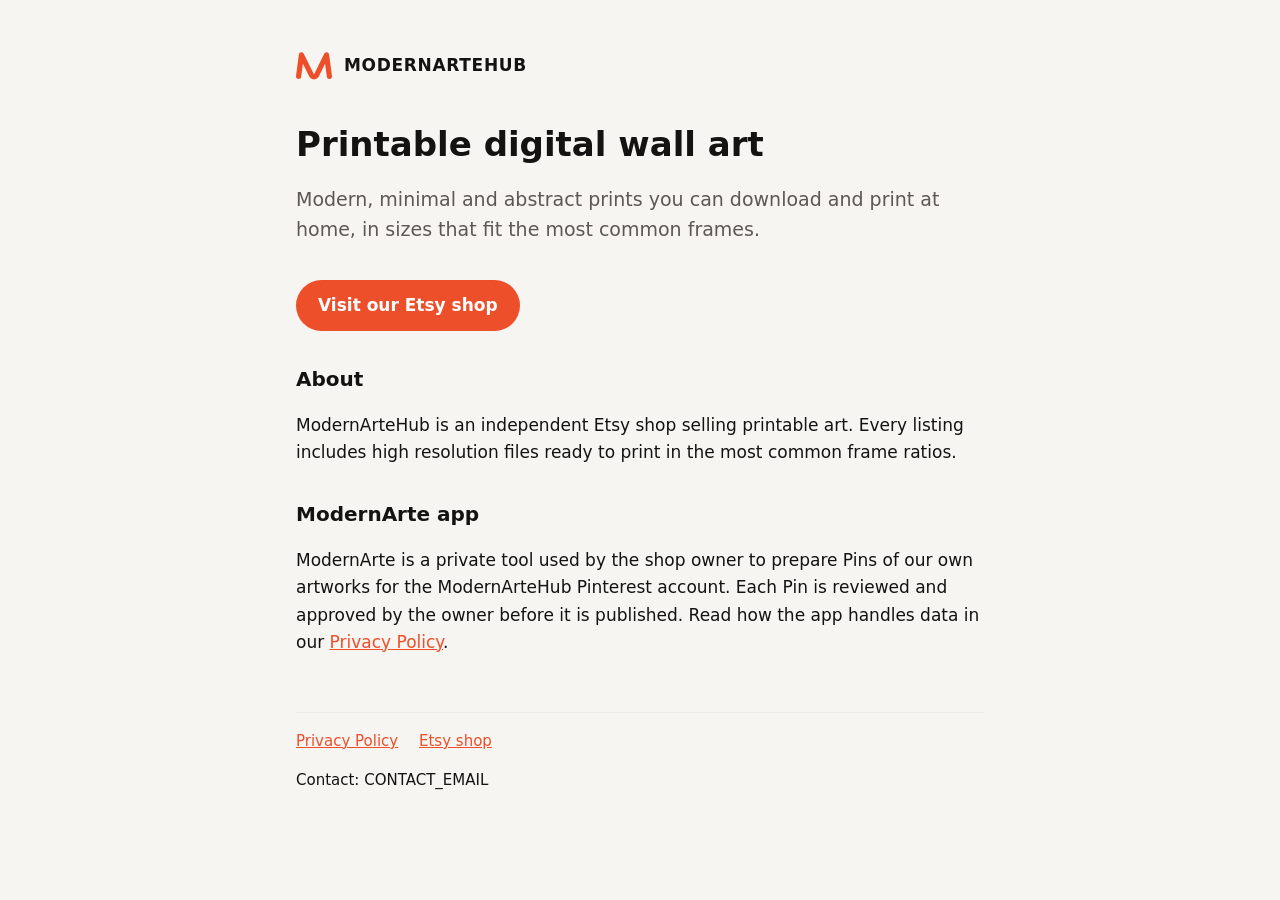
==== index.html @ b34d011b "Add files via upload" ====
<!doctype html>
<html lang="en">
<head>
  <meta charset="utf-8">
  <meta name="viewport" content="width=device-width, initial-scale=1">
  <title>ModernArteHub</title>
  <meta name="description" content="ModernArteHub sells printable digital wall art on Etsy.">
  <link rel="icon" href="favicon.svg" type="image/svg+xml">
  <link rel="stylesheet" href="style.css">
</head>
<body>
  <div class="wrap">
    <header>
      <img src="favicon.svg" alt="">
      <a href="./">MODERNARTEHUB</a>
    </header>

    <h1>Printable digital wall art</h1>
    <p class="lead">Modern, minimal and abstract prints you can download and print at home, in sizes that fit the most common frames.</p>
    <a class="button" href="https://www.etsy.com/shop/ModernArteHub">Visit our Etsy shop</a>

    <h2>About</h2>
    <p>ModernArteHub is an independent Etsy shop selling printable art. Every listing includes high resolution files ready to print in the most common frame ratios.</p>

    <h2>ModernArte app</h2>
    <p>ModernArte is a private tool used by the shop owner to prepare Pins of our own artworks for the ModernArteHub Pinterest account. Each Pin is reviewed and approved by the owner before it is published. Read how the app handles data in our <a href="privacy.html">Privacy Policy</a>.</p>

    <footer>
      <a href="privacy.html">Privacy Policy</a>
      <a href="https://www.etsy.com/shop/ModernArteHub">Etsy shop</a>
      <p>Contact: CONTACT_EMAIL</p>
    </footer>
  </div>
</body>
</html>
---- style.css ----
:root {
  --bg: #F6F5F2;
  --ink: #141312;
  --muted: #5C5853;
  --line: #EBEAE6;
  --accent: #EE4F2B;
}
* { box-sizing: border-box; }
body {
  margin: 0;
  background: var(--bg);
  color: var(--ink);
  font-family: 'Geist', system-ui, -apple-system, 'Segoe UI', sans-serif;
  font-size: 17px;
  line-height: 1.6;
}
.wrap { max-width: 720px; margin: 0 auto; padding: 48px 16px 64px; }
header { display: flex; align-items: center; gap: 12px; margin-bottom: 40px; }
header img { width: 36px; height: 36px; }
header a { color: var(--ink); text-decoration: none; font-weight: 700; letter-spacing: .04em; }
h1 { font-size: 34px; line-height: 1.2; margin: 0 0 16px; }
h2 { font-size: 20px; margin: 32px 0 8px; }
p, li { color: var(--ink); }
.lead { color: var(--muted); font-size: 19px; }
a { color: var(--accent); }
.button {
  display: inline-block; margin-top: 16px; padding: 12px 22px;
  background: var(--accent); color: #fff; text-decoration: none;
  border-radius: 999px; font-weight: 600;
}
footer { margin-top: 56px; padding-top: 16px; border-top: 1px solid var(--line); color: var(--muted); font-size: 15px; }
footer a { margin-right: 16px; }
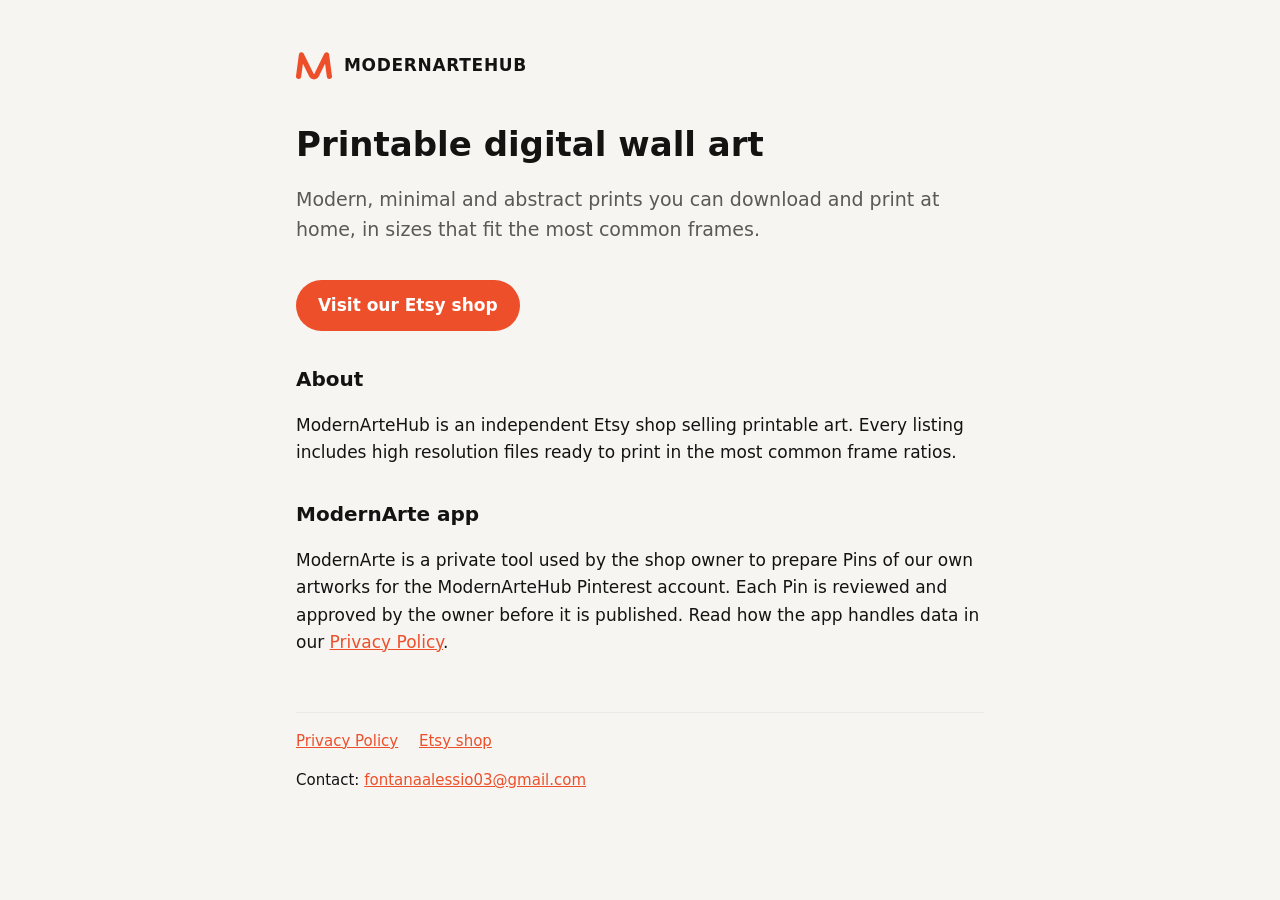
==== commit 1a81df41: "Add files via upload" ====
--- a/index.html
+++ b/index.html
@@ -28,7 +28,7 @@
     <footer>
       <a href="privacy.html">Privacy Policy</a>
       <a href="https://www.etsy.com/shop/ModernArteHub">Etsy shop</a>
-      <p>Contact: CONTACT_EMAIL</p>
+      <p>Contact: <a href="mailto:fontanaalessio03@gmail.com">fontanaalessio03@gmail.com</a></p>
     </footer>
   </div>
 </body>
